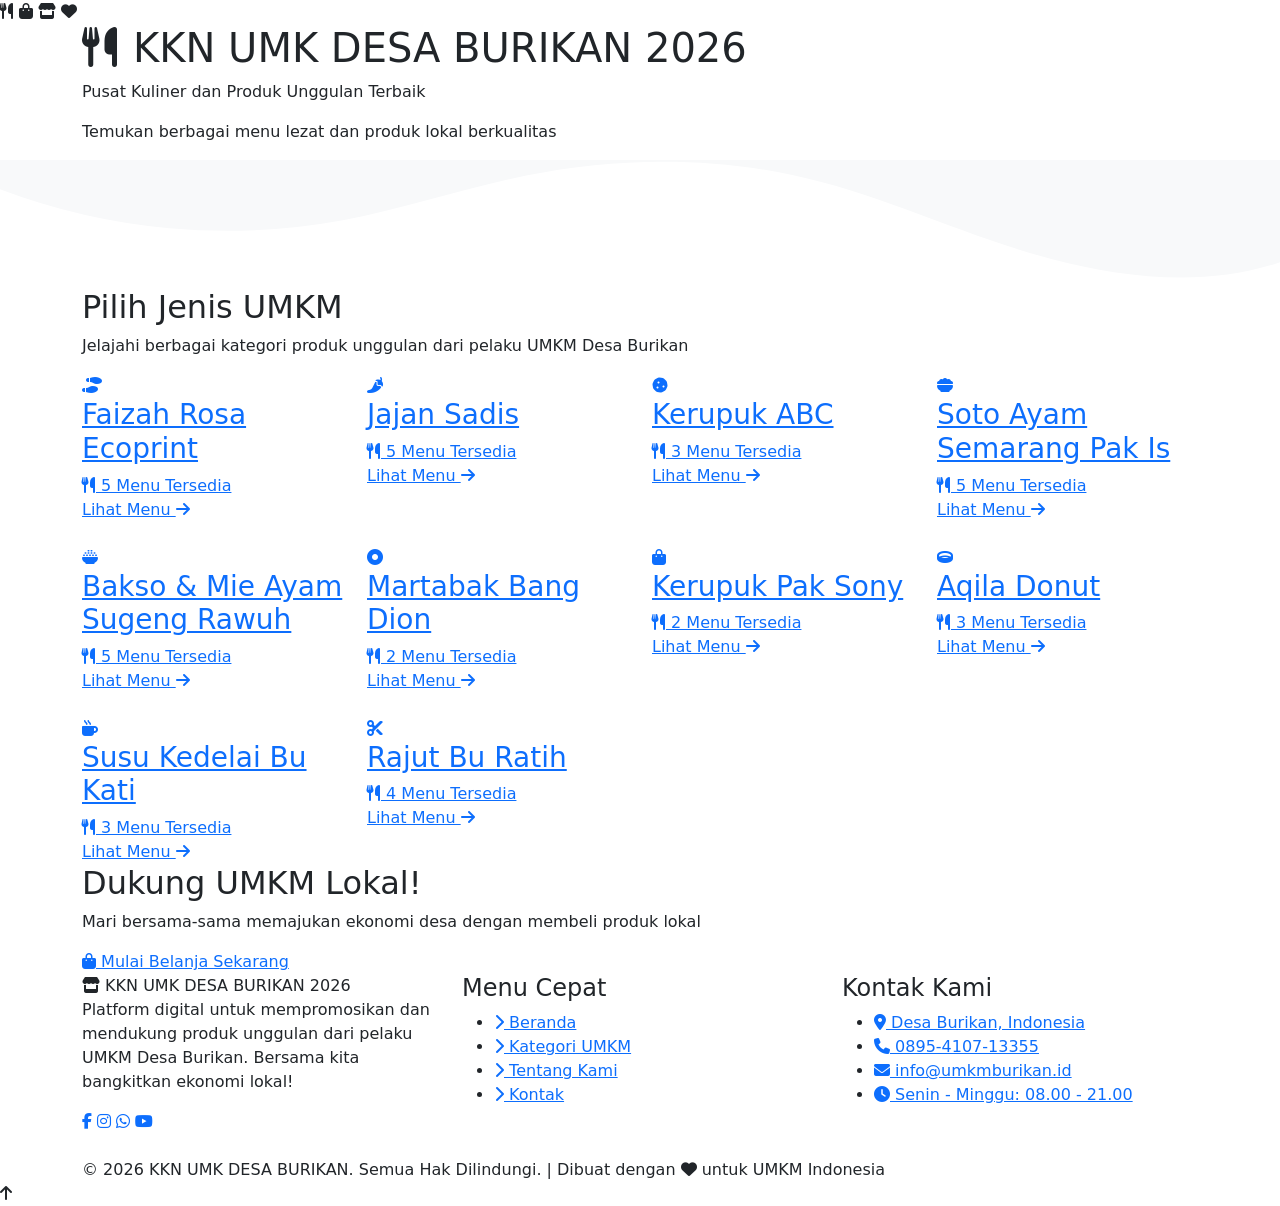
==== index.html @ 2b096d75 "Add files via upload" ====
<!DOCTYPE html>
<html lang="id">
<head>
    <meta charset="UTF-8">
    <meta name="viewport" content="width=device-width, initial-scale=1.0">
    <title>KKN UMK DESA BURIKAN 2026 - Kuliner & Produk Unggulan</title>
    <link href="https://cdn.jsdelivr.net/npm/bootstrap@5.3.0/dist/css/bootstrap.min.css" rel="stylesheet">
    <link rel="stylesheet" href="https://cdnjs.cloudflare.com/ajax/libs/font-awesome/6.4.0/css/all.min.css">
    <link href="https://fonts.googleapis.com/css2?family=Poppins:wght@300;400;500;600;700;800&display=swap" rel="stylesheet">
    <link rel="stylesheet" href="style.css">
</head>
<body>
    <!-- Animated Background Particles -->
    <div class="particles">
        <div class="particle"></div>
        <div class="particle"></div>
        <div class="particle"></div>
        <div class="particle"></div>
        <div class="particle"></div>
    </div>

    <!-- Hero Section -->
    <section class="hero-section">
        <i class="fas fa-utensils floating-icon"></i>
        <i class="fas fa-shopping-bag floating-icon"></i>
        <i class="fas fa-store floating-icon"></i>
        <i class="fas fa-heart floating-icon"></i>

        <div class="container hero-content">
            <h1><i class="fas fa-utensils me-3"></i>KKN UMK DESA BURIKAN 2026</h1>
            <p class="subtitle">Pusat Kuliner dan Produk Unggulan Terbaik</p>
            <p class="tagline">Temukan berbagai menu lezat dan produk lokal berkualitas</p>
        </div>
        <div class="hero-wave">
            <svg data-name="Layer 1" xmlns="http://www.w3.org/2000/svg" viewBox="0 0 1200 120" preserveAspectRatio="none">
                <path d="M321.39,56.44c58-10.79,114.16-30.13,172-41.86,82.39-16.72,168.19-17.73,250.45-.39C823.78,31,906.67,72,985.66,92.83c70.05,18.48,146.53,26.09,214.34,3V0H0V27.35A600.21,600.21,0,0,0,321.39,56.44Z" fill="#f8f9fa"></path>
            </svg>
        </div>
    </section>

    <!-- Category Section -->
    <section class="category-section" id="kategori">
        <div class="container">
            <div class="section-header">
                <h2>Pilih Jenis UMKM</h2>
                <p>Jelajahi berbagai kategori produk unggulan dari pelaku UMKM Desa Burikan</p>
            </div>
            
            <div class="row g-4" id="categoryList">
                <!-- Categories will be loaded here by JavaScript -->
            </div>
        </div>
    </section>

    <!-- CTA Section -->
    <section class="cta-section">
        <div class="container">
            <h2>Dukung UMKM Lokal!</h2>
            <p>Mari bersama-sama memajukan ekonomi desa dengan membeli produk lokal</p>
            <a href="#kategori" class="btn-cta">
                <i class="fas fa-shopping-bag"></i> Mulai Belanja Sekarang
            </a>
        </div>
    </section>

    <!-- Footer -->
    <footer class="footer">
        <div class="container">
            <div class="row">
                <div class="col-lg-4 mb-4">
                    <div class="footer-brand">
                        <i class="fas fa-store"></i>
                        KKN UMK DESA BURIKAN 2026
                    </div>
                    <p class="footer-desc">
                        Platform digital untuk mempromosikan dan mendukung produk unggulan dari pelaku UMKM Desa Burikan. Bersama kita bangkitkan ekonomi lokal!
                    </p>
                    <div class="footer-social">
                        <a href="#"><i class="fab fa-facebook-f"></i></a>
                        <a href="#"><i class="fab fa-instagram"></i></a>
                        <a href="#"><i class="fab fa-whatsapp"></i></a>
                        <a href="#"><i class="fab fa-youtube"></i></a>
                    </div>
                </div>
                <div class="col-lg-4 mb-4">
                    <h4 class="footer-title">Menu Cepat</h4>
                    <ul class="footer-links">
                        <li><a href="index.html"><i class="fas fa-chevron-right"></i> Beranda</a></li>
                        <li><a href="#kategori"><i class="fas fa-chevron-right"></i> Kategori UMKM</a></li>
                        <li><a href="#tentang"><i class="fas fa-chevron-right"></i> Tentang Kami</a></li>
                        <li><a href="#kontak"><i class="fas fa-chevron-right"></i> Kontak</a></li>
                    </ul>
                </div>
                <div class="col-lg-4 mb-4">
                    <h4 class="footer-title">Kontak Kami</h4>
                    <ul class="footer-links">
                        <li><a href="#"><i class="fas fa-map-marker-alt"></i> Desa Burikan, Indonesia</a></li>
                        <li><a href="tel:+62895410713355"><i class="fas fa-phone"></i> 0895-4107-13355</a></li>
                        <li><a href="mailto:info@umkmburikan.id"><i class="fas fa-envelope"></i> info@umkmburikan.id</a></li>
                        <li><a href="#"><i class="fas fa-clock"></i> Senin - Minggu: 08.00 - 21.00</a></li>
                    </ul>
                </div>
            </div>
            <div class="footer-bottom">
                <p class="mb-0">&copy; 2026 KKN UMK DESA BURIKAN. Semua Hak Dilindungi. | Dibuat dengan <i class="fas fa-heart"></i> untuk UMKM Indonesia</p>
            </div>
        </div>
    </footer>

    <!-- Scroll to Top Button -->
    <div class="scroll-top" id="scrollTop" onclick="window.scrollTo({top: 0, behavior: 'smooth'})">
        <i class="fas fa-arrow-up"></i>
    </div>

    <script src="https://cdn.jsdelivr.net/npm/bootstrap@5.3.0/dist/js/bootstrap.bundle.min.js"></script>
    <script src="data.js"></script>
    <script src="script.js"></script>
</body>
</html>
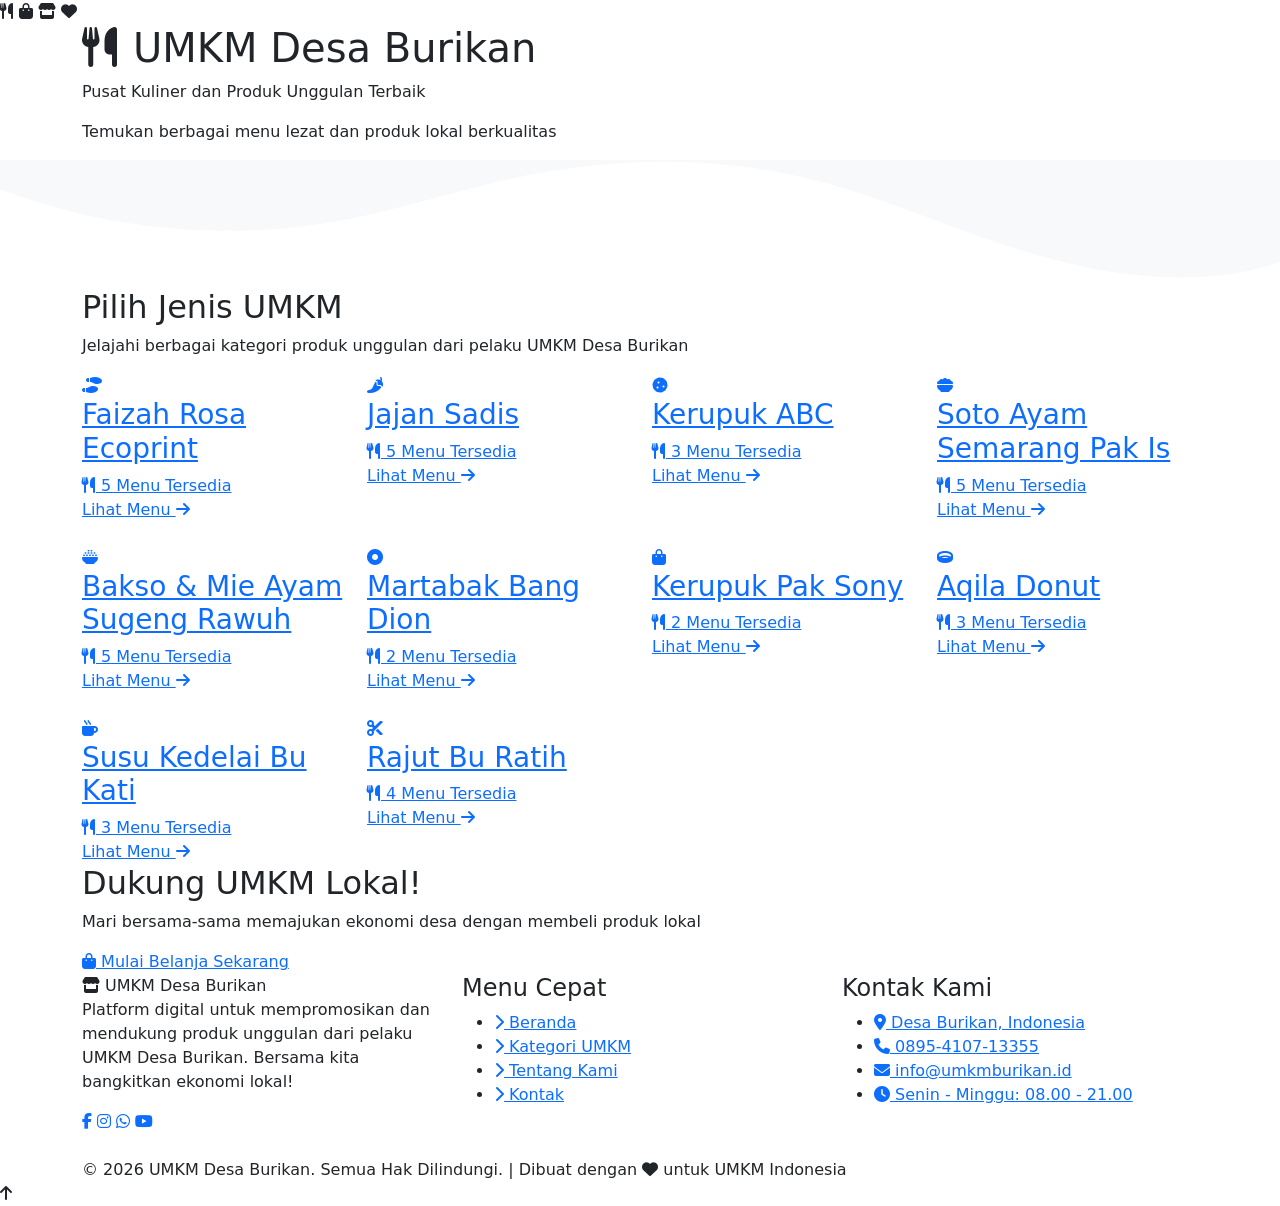
==== commit ff04caeb: "Update index.html" ====
--- a/index.html
+++ b/index.html
@@ -3,7 +3,7 @@
 <head>
     <meta charset="UTF-8">
     <meta name="viewport" content="width=device-width, initial-scale=1.0">
-    <title>KKN UMK DESA BURIKAN 2026 - Kuliner & Produk Unggulan</title>
+    <title>UMKM Desa Burikan - Kuliner & Produk Unggulan</title>
     <link href="https://cdn.jsdelivr.net/npm/bootstrap@5.3.0/dist/css/bootstrap.min.css" rel="stylesheet">
     <link rel="stylesheet" href="https://cdnjs.cloudflare.com/ajax/libs/font-awesome/6.4.0/css/all.min.css">
     <link href="https://fonts.googleapis.com/css2?family=Poppins:wght@300;400;500;600;700;800&display=swap" rel="stylesheet">
@@ -27,7 +27,7 @@
         <i class="fas fa-heart floating-icon"></i>
 
         <div class="container hero-content">
-            <h1><i class="fas fa-utensils me-3"></i>KKN UMK DESA BURIKAN 2026</h1>
+            <h1><i class="fas fa-utensils me-3"></i>UMKM Desa Burikan</h1>
             <p class="subtitle">Pusat Kuliner dan Produk Unggulan Terbaik</p>
             <p class="tagline">Temukan berbagai menu lezat dan produk lokal berkualitas</p>
         </div>
@@ -47,7 +47,7 @@
             </div>
             
             <div class="row g-4" id="categoryList">
-                <!-- Categories will be loaded here by JavaScript -->
+                <!-- Categories will be loaded by JavaScript -->
             </div>
         </div>
     </section>
@@ -70,7 +70,7 @@
                 <div class="col-lg-4 mb-4">
                     <div class="footer-brand">
                         <i class="fas fa-store"></i>
-                        KKN UMK DESA BURIKAN 2026
+                        UMKM Desa Burikan
                     </div>
                     <p class="footer-desc">
                         Platform digital untuk mempromosikan dan mendukung produk unggulan dari pelaku UMKM Desa Burikan. Bersama kita bangkitkan ekonomi lokal!
@@ -78,7 +78,7 @@
                     <div class="footer-social">
                         <a href="#"><i class="fab fa-facebook-f"></i></a>
                         <a href="#"><i class="fab fa-instagram"></i></a>
-                        <a href="#"><i class="fab fa-whatsapp"></i></a>
+                        <a href="https://wa.me/62895410713355"><i class="fab fa-whatsapp"></i></a>
                         <a href="#"><i class="fab fa-youtube"></i></a>
                     </div>
                 </div>
@@ -102,7 +102,7 @@
                 </div>
             </div>
             <div class="footer-bottom">
-                <p class="mb-0">&copy; 2026 KKN UMK DESA BURIKAN. Semua Hak Dilindungi. | Dibuat dengan <i class="fas fa-heart"></i> untuk UMKM Indonesia</p>
+                <p class="mb-0">&copy; 2026 UMKM Desa Burikan. Semua Hak Dilindungi. | Dibuat dengan <i class="fas fa-heart"></i> untuk UMKM Indonesia</p>
             </div>
         </div>
     </footer>
@@ -116,4 +116,4 @@
     <script src="data.js"></script>
     <script src="script.js"></script>
 </body>
-</html>+</html>
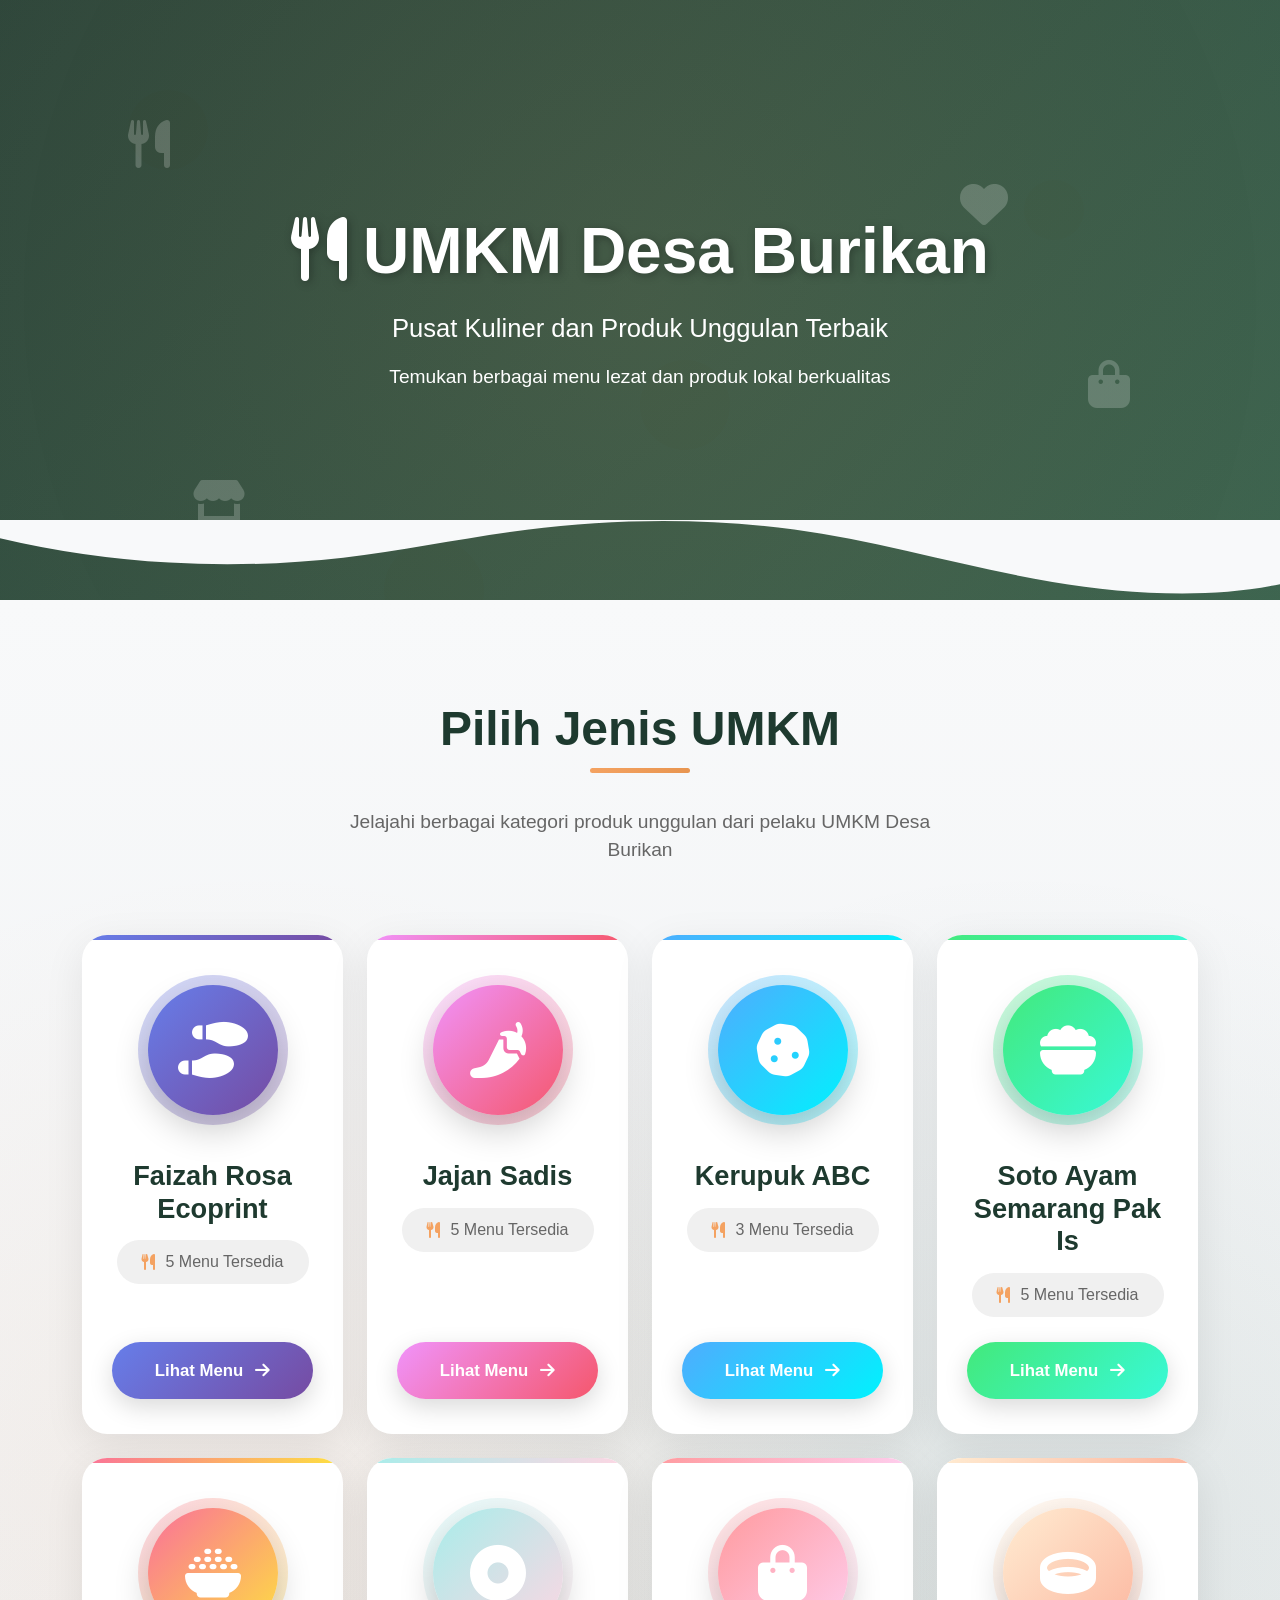
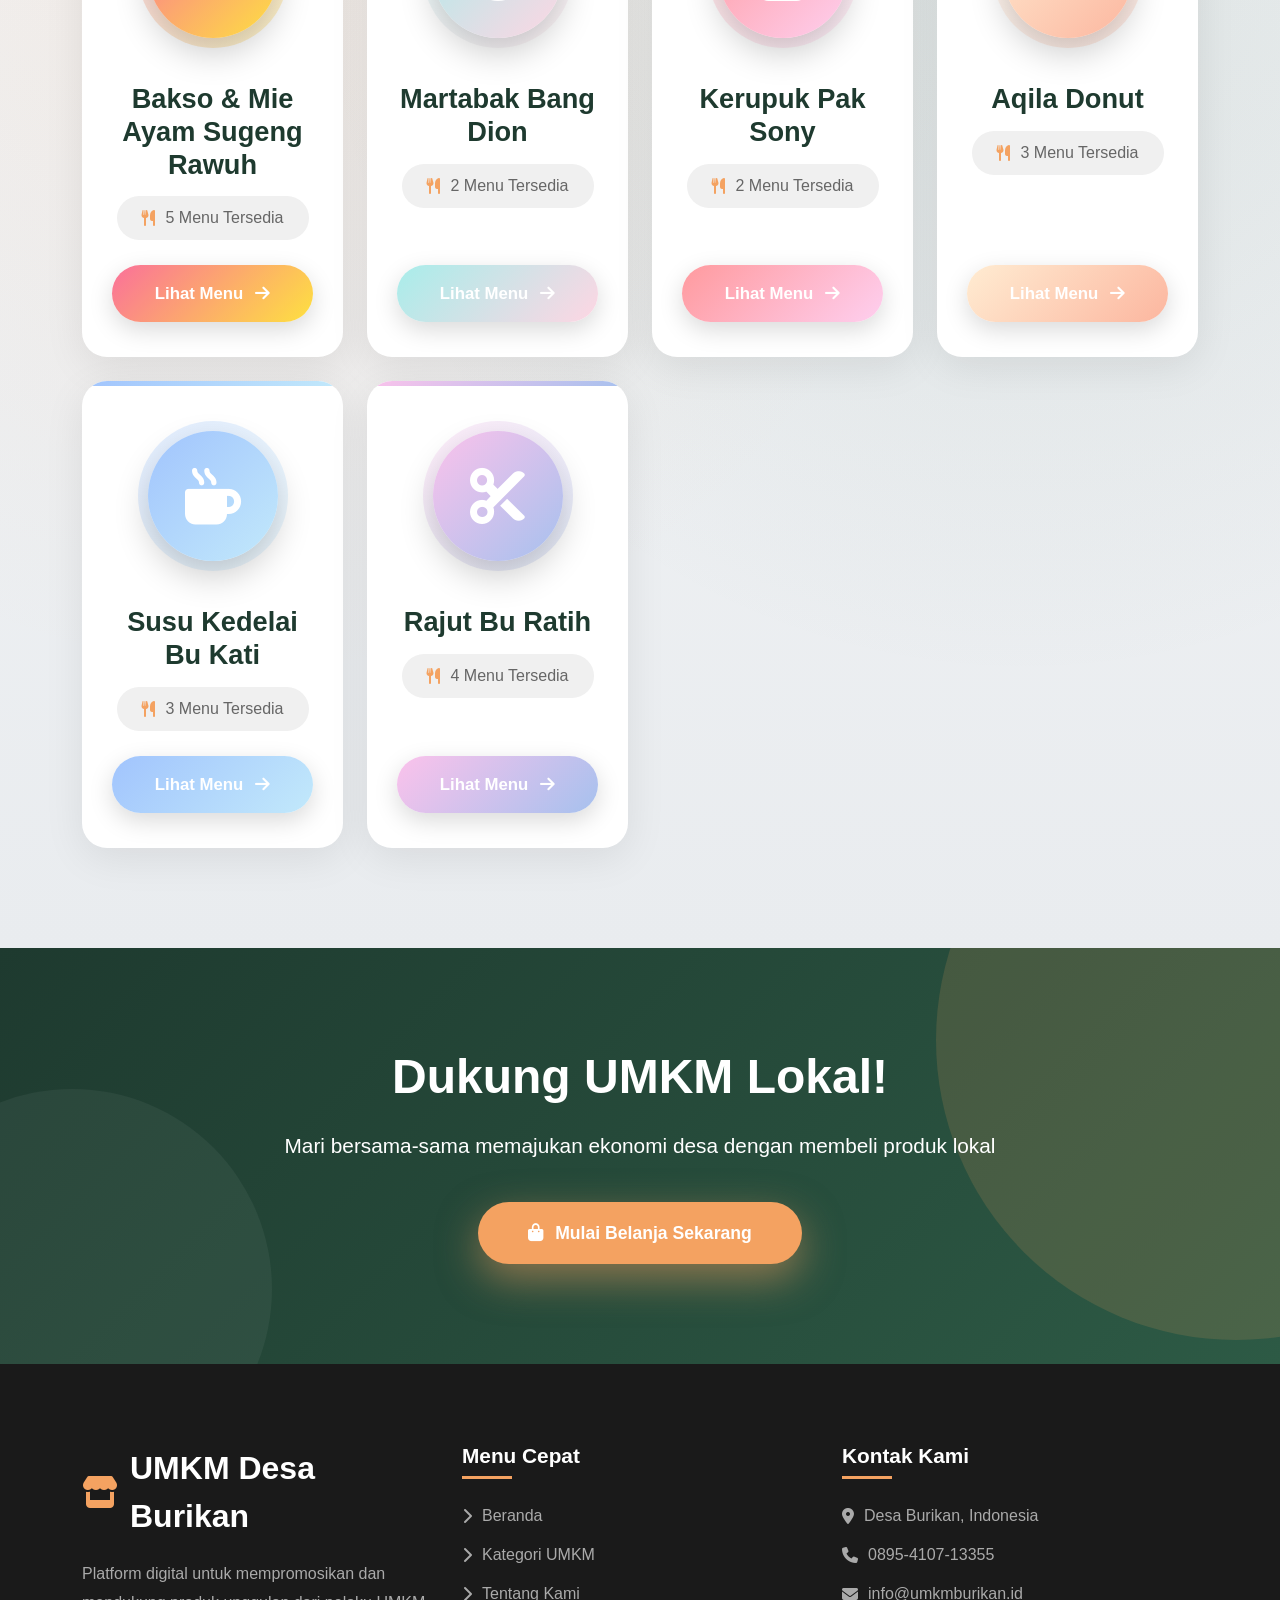
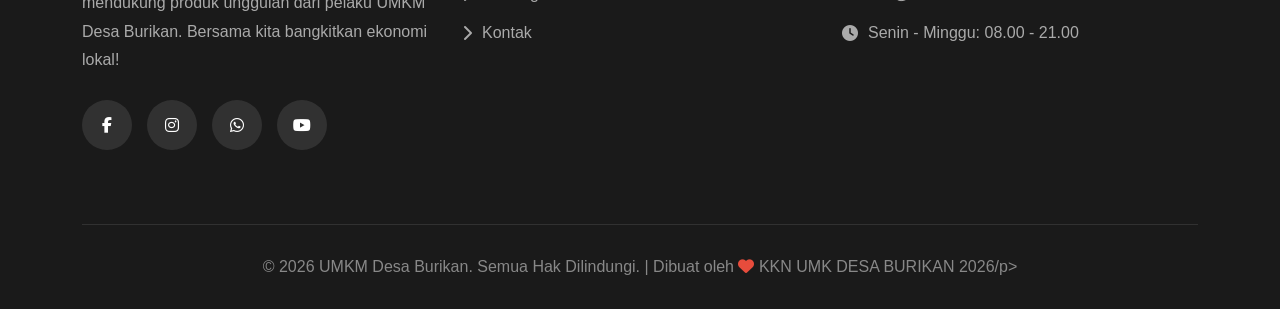
==== commit c76e6be6: "Update index.html" ====
--- a/index.html
+++ b/index.html
@@ -102,7 +102,7 @@
                 </div>
             </div>
             <div class="footer-bottom">
-                <p class="mb-0">&copy; 2026 UMKM Desa Burikan. Semua Hak Dilindungi. | Dibuat dengan <i class="fas fa-heart"></i> untuk UMKM Indonesia</p>
+                <p class="mb-0">&copy; 2026 UMKM Desa Burikan. Semua Hak Dilindungi. | Dibuat oleh <i class="fas fa-heart"></i> KKN UMK DESA BURIKAN 2026/p>
             </div>
         </div>
     </footer>
--- a/style.css
+++ b/style.css
@@ -0,0 +1,979 @@
+/* ============================================
+   UMKM DESA BURIKAN - STYLESHEET
+   ============================================ */
+
+:root {
+    --primary: #1e3a2f;
+    --secondary: #2d5a45;
+    --accent: #f4a261;
+    --light: #f8f9fa;
+    --dark: #1a1a1a;
+}
+
+* {
+    margin: 0;
+    padding: 0;
+    box-sizing: border-box;
+}
+
+body {
+    font-family: 'Poppins', sans-serif;
+    background: var(--light);
+    overflow-x: hidden;
+    color: var(--dark);
+}
+
+/* ============================================
+   ANIMATED BACKGROUND PARTICLES
+   ============================================ */
+.particles {
+    position: fixed;
+    top: 0;
+    left: 0;
+    width: 100%;
+    height: 100%;
+    z-index: -1;
+    overflow: hidden;
+    pointer-events: none;
+}
+
+.particle {
+    position: absolute;
+    border-radius: 50%;
+    background: rgba(244, 162, 97, 0.3);
+    animation: float-particle 15s infinite ease-in-out;
+}
+
+.particle:nth-child(1) { width: 80px; height: 80px; top: 10%; left: 10%; animation-delay: 0s; }
+.particle:nth-child(2) { width: 60px; height: 60px; top: 20%; left: 80%; animation-delay: 2s; }
+.particle:nth-child(3) { width: 100px; height: 100px; top: 60%; left: 30%; animation-delay: 4s; }
+.particle:nth-child(4) { width: 70px; height: 70px; top: 80%; left: 70%; animation-delay: 6s; }
+.particle:nth-child(5) { width: 90px; height: 90px; top: 40%; left: 50%; animation-delay: 8s; }
+
+@keyframes float-particle {
+    0%, 100% { transform: translate(0, 0) rotate(0deg); opacity: 0.3; }
+    25% { transform: translate(50px, -50px) rotate(90deg); opacity: 0.6; }
+    50% { transform: translate(-30px, -100px) rotate(180deg); opacity: 0.4; }
+    75% { transform: translate(-80px, -50px) rotate(270deg); opacity: 0.5; }
+}
+
+/* ============================================
+   HERO SECTION
+   ============================================ */
+.hero-section {
+    background: linear-gradient(135deg, rgba(30, 58, 47, 0.95), rgba(45, 90, 69, 0.95)), 
+                url('https://images.unsplash.com/photo-1504674900247-0877df9cc836?w=1920') center/cover fixed;
+    color: white;
+    padding: 120px 0 100px;
+    text-align: center;
+    position: relative;
+    overflow: hidden;
+    min-height: 600px;
+    display: flex;
+    align-items: center;
+}
+
+.hero-section::before {
+    content: '';
+    position: absolute;
+    top: -50%;
+    left: -50%;
+    width: 200%;
+    height: 200%;
+    background: radial-gradient(circle, rgba(244, 162, 97, 0.1) 0%, transparent 70%);
+    animation: rotate-bg 20s linear infinite;
+}
+
+@keyframes rotate-bg {
+    from { transform: rotate(0deg); }
+    to { transform: rotate(360deg); }
+}
+
+.hero-content {
+    position: relative;
+    z-index: 2;
+}
+
+.hero-section h1 {
+    font-size: 4rem;
+    font-weight: 800;
+    margin-bottom: 20px;
+    text-shadow: 2px 2px 10px rgba(0,0,0,0.3);
+    animation: fadeInDown 1s ease, glow 3s ease-in-out infinite;
+}
+
+@keyframes glow {
+    0%, 100% { text-shadow: 2px 2px 10px rgba(0,0,0,0.3); }
+    50% { text-shadow: 2px 2px 30px rgba(244, 162, 97, 0.8); }
+}
+
+.hero-section .subtitle {
+    font-size: 1.6rem;
+    font-weight: 300;
+    margin-bottom: 15px;
+    opacity: 0.95;
+    animation: fadeInUp 1s ease 0.3s both;
+}
+
+.hero-section .tagline {
+    font-size: 1.2rem;
+    opacity: 0.85;
+    animation: fadeInUp 1s ease 0.6s both;
+}
+
+@keyframes fadeInDown {
+    from { opacity: 0; transform: translateY(-50px); }
+    to { opacity: 1; transform: translateY(0); }
+}
+
+@keyframes fadeInUp {
+    from { opacity: 0; transform: translateY(50px); }
+    to { opacity: 1; transform: translateY(0); }
+}
+
+/* Floating Icons */
+.floating-icon {
+    position: absolute;
+    font-size: 3rem;
+    opacity: 0.2;
+    animation: float 6s ease-in-out infinite;
+}
+
+.floating-icon:nth-child(1) { top: 20%; left: 10%; animation-delay: 0s; }
+.floating-icon:nth-child(2) { top: 60%; left: 85%; animation-delay: 2s; }
+.floating-icon:nth-child(3) { top: 80%; left: 15%; animation-delay: 4s; }
+.floating-icon:nth-child(4) { top: 30%; left: 75%; animation-delay: 1s; }
+
+@keyframes float {
+    0%, 100% { transform: translateY(0) rotate(0deg); }
+    50% { transform: translateY(-30px) rotate(10deg); }
+}
+
+.hero-wave {
+    position: absolute;
+    bottom: 0;
+    left: 0;
+    width: 100%;
+    overflow: hidden;
+    line-height: 0;
+}
+
+.hero-wave svg {
+    position: relative;
+    display: block;
+    width: calc(100% + 1.3px);
+    height: 80px;
+    animation: wave-move 3s ease-in-out infinite;
+}
+
+@keyframes wave-move {
+    0%, 100% { transform: translateX(0); }
+    50% { transform: translateX(-20px); }
+}
+
+/* ============================================
+   CATEGORY SECTION
+   ============================================ */
+.category-section {
+    padding: 100px 0;
+    background: linear-gradient(180deg, #f8f9fa 0%, #e9ecef 100%);
+    position: relative;
+    overflow: hidden;
+}
+
+.category-section::before {
+    content: '';
+    position: absolute;
+    top: 0;
+    left: 0;
+    right: 0;
+    bottom: 0;
+    background-image: 
+        radial-gradient(circle at 20% 50%, rgba(244, 162, 97, 0.1) 0%, transparent 50%),
+        radial-gradient(circle at 80% 50%, rgba(45, 90, 69, 0.1) 0%, transparent 50%);
+    animation: pattern-move 10s ease-in-out infinite;
+}
+
+@keyframes pattern-move {
+    0%, 100% { transform: scale(1) rotate(0deg); }
+    50% { transform: scale(1.1) rotate(5deg); }
+}
+
+.section-header {
+    text-align: center;
+    margin-bottom: 70px;
+    position: relative;
+    z-index: 2;
+}
+
+.section-header h2 {
+    font-size: 3rem;
+    font-weight: 800;
+    color: var(--primary);
+    margin-bottom: 20px;
+    position: relative;
+    display: inline-block;
+    animation: fadeInDown 1s ease;
+}
+
+.section-header h2::after {
+    content: '';
+    position: absolute;
+    bottom: -15px;
+    left: 50%;
+    transform: translateX(-50%);
+    width: 100px;
+    height: 5px;
+    background: linear-gradient(90deg, var(--accent), #e89550);
+    border-radius: 3px;
+    animation: expand-width 2s ease-in-out infinite;
+}
+
+@keyframes expand-width {
+    0%, 100% { width: 100px; }
+    50% { width: 150px; }
+}
+
+.section-header p {
+    color: #666;
+    font-size: 1.2rem;
+    max-width: 600px;
+    margin: 30px auto 0;
+    animation: fadeInUp 1s ease 0.3s both;
+}
+
+/* Category Item */
+.category-item {
+    background: white;
+    border-radius: 25px;
+    overflow: hidden;
+    box-shadow: 0 10px 40px rgba(0,0,0,0.08);
+    transition: all 0.4s cubic-bezier(0.175, 0.885, 0.32, 1.275);
+    height: 100%;
+    position: relative;
+    text-decoration: none;
+    color: inherit;
+    display: flex;
+    flex-direction: column;
+    animation: slideUp 0.8s ease both;
+}
+
+.category-item:nth-child(1) { animation-delay: 0.1s; }
+.category-item:nth-child(2) { animation-delay: 0.2s; }
+.category-item:nth-child(3) { animation-delay: 0.3s; }
+.category-item:nth-child(4) { animation-delay: 0.4s; }
+
+@keyframes slideUp {
+    from { opacity: 0; transform: translateY(50px); }
+    to { opacity: 1; transform: translateY(0); }
+}
+
+.category-item::before {
+    content: '';
+    position: absolute;
+    top: 0;
+    left: 0;
+    right: 0;
+    height: 5px;
+    background: var(--card-gradient);
+    transition: height 0.3s;
+    animation: shimmer 3s ease-in-out infinite;
+}
+
+@keyframes shimmer {
+    0%, 100% { opacity: 1; }
+    50% { opacity: 0.7; }
+}
+
+.category-item:hover {
+    transform: translateY(-20px) scale(1.03);
+    box-shadow: 0 25px 70px rgba(0,0,0,0.2);
+    color: inherit;
+    text-decoration: none;
+}
+
+.category-item:hover::before {
+    height: 10px;
+}
+
+.category-icon-wrapper {
+    padding: 50px 20px 20px;
+    text-align: center;
+    position: relative;
+}
+
+.category-icon {
+    width: 130px;
+    height: 130px;
+    background: var(--card-gradient);
+    border-radius: 50%;
+    display: flex;
+    align-items: center;
+    justify-content: center;
+    margin: 0 auto;
+    color: white;
+    font-size: 3.5rem;
+    box-shadow: 0 15px 35px rgba(0,0,0,0.2);
+    transition: all 0.4s;
+    position: relative;
+    animation: rotate-icon 8s linear infinite;
+}
+
+@keyframes rotate-icon {
+    from { transform: rotate(0deg); }
+    to { transform: rotate(360deg); }
+}
+
+.category-item:hover .category-icon {
+    animation-play-state: paused;
+    transform: rotate(0deg) scale(1.15);
+}
+
+.category-icon::before {
+    content: '';
+    position: absolute;
+    inset: -10px;
+    border-radius: 50%;
+    background: var(--card-gradient);
+    opacity: 0.3;
+    z-index: -1;
+    animation: ripple 2s ease-in-out infinite;
+}
+
+@keyframes ripple {
+    0%, 100% { transform: scale(1); opacity: 0.3; }
+    50% { transform: scale(1.2); opacity: 0.1; }
+}
+
+.category-content {
+    padding: 25px 30px 35px;
+    text-align: center;
+    flex-grow: 1;
+    display: flex;
+    flex-direction: column;
+    justify-content: space-between;
+}
+
+.category-name {
+    font-size: 1.7rem;
+    font-weight: 700;
+    color: var(--primary);
+    margin-bottom: 15px;
+    transition: color 0.3s;
+}
+
+.category-item:hover .category-name {
+    color: var(--accent);
+}
+
+.category-count {
+    display: inline-flex;
+    align-items: center;
+    gap: 10px;
+    background: #f0f0f0;
+    padding: 10px 25px;
+    border-radius: 25px;
+    font-size: 1rem;
+    color: #666;
+    margin-bottom: 25px;
+    transition: all 0.3s;
+}
+
+.category-count i {
+    color: var(--accent);
+    animation: bounce-icon 1.5s infinite;
+}
+
+@keyframes bounce-icon {
+    0%, 100% { transform: translateY(0); }
+    50% { transform: translateY(-3px); }
+}
+
+.btn-explore {
+    display: inline-flex;
+    align-items: center;
+    justify-content: center;
+    gap: 12px;
+    padding: 16px 40px;
+    background: var(--card-gradient);
+    color: white;
+    border-radius: 30px;
+    font-weight: 600;
+    font-size: 1.05rem;
+    text-decoration: none;
+    transition: all 0.3s;
+    box-shadow: 0 8px 25px rgba(0,0,0,0.15);
+    border: none;
+    width: 100%;
+    position: relative;
+    overflow: hidden;
+}
+
+.btn-explore::before {
+    content: '';
+    position: absolute;
+    top: 50%;
+    left: 50%;
+    width: 0;
+    height: 0;
+    border-radius: 50%;
+    background: rgba(255,255,255,0.3);
+    transform: translate(-50%, -50%);
+    transition: width 0.6s, height 0.6s;
+}
+
+.btn-explore:hover::before {
+    width: 300px;
+    height: 300px;
+}
+
+.btn-explore:hover {
+    transform: scale(1.05);
+    box-shadow: 0 12px 35px rgba(0,0,0,0.25);
+    color: white;
+    text-decoration: none;
+}
+
+.btn-explore i {
+    transition: transform 0.3s;
+}
+
+.category-item:hover .btn-explore i {
+    transform: translateX(8px);
+}
+
+/* ============================================
+   CTA SECTION
+   ============================================ */
+.cta-section {
+    background: linear-gradient(135deg, var(--primary), var(--secondary));
+    padding: 100px 0;
+    text-align: center;
+    color: white;
+    position: relative;
+    overflow: hidden;
+}
+
+.cta-section::before {
+    content: '';
+    position: absolute;
+    top: -50%;
+    right: -20%;
+    width: 600px;
+    height: 600px;
+    background: rgba(244, 162, 97, 0.15);
+    border-radius: 50%;
+    animation: pulse-circle 4s ease-in-out infinite;
+}
+
+.cta-section::after {
+    content: '';
+    position: absolute;
+    bottom: -30%;
+    left: -10%;
+    width: 400px;
+    height: 400px;
+    background: rgba(255,255,255,0.05);
+    border-radius: 50%;
+    animation: pulse-circle 5s ease-in-out infinite 1s;
+}
+
+@keyframes pulse-circle {
+    0%, 100% { transform: scale(1); opacity: 0.5; }
+    50% { transform: scale(1.2); opacity: 0.8; }
+}
+
+.cta-section h2 {
+    font-size: 3rem;
+    font-weight: 700;
+    margin-bottom: 25px;
+    position: relative;
+    z-index: 2;
+    animation: fadeInUp 1s ease;
+}
+
+.cta-section p {
+    font-size: 1.3rem;
+    opacity: 0.95;
+    margin-bottom: 40px;
+    position: relative;
+    z-index: 2;
+    animation: fadeInUp 1s ease 0.3s both;
+}
+
+.btn-cta {
+    background: var(--accent);
+    color: white;
+    padding: 18px 50px;
+    border-radius: 35px;
+    font-weight: 600;
+    font-size: 1.1rem;
+    text-decoration: none;
+    display: inline-flex;
+    align-items: center;
+    gap: 12px;
+    transition: all 0.3s;
+    box-shadow: 0 15px 40px rgba(244, 162, 97, 0.5);
+    position: relative;
+    z-index: 2;
+    animation: bounce-cta 2s ease-in-out infinite;
+}
+
+@keyframes bounce-cta {
+    0%, 100% { transform: translateY(0); }
+    50% { transform: translateY(-10px); }
+}
+
+.btn-cta:hover {
+    background: #e89550;
+    transform: translateY(-5px) scale(1.05);
+    box-shadow: 0 20px 50px rgba(244, 162, 97, 0.6);
+    color: white;
+    animation: none;
+    text-decoration: none;
+}
+
+/* ============================================
+   FOOTER
+   ============================================ */
+.footer {
+    background: var(--dark);
+    color: white;
+    padding: 80px 0 30px;
+    position: relative;
+}
+
+.footer-brand {
+    font-size: 2rem;
+    font-weight: 700;
+    margin-bottom: 20px;
+    display: flex;
+    align-items: center;
+    gap: 12px;
+}
+
+.footer-brand i {
+    color: var(--accent);
+    animation: spin 10s linear infinite;
+}
+
+@keyframes spin {
+    from { transform: rotate(0deg); }
+    to { transform: rotate(360deg); }
+}
+
+.footer-desc {
+    color: #aaa;
+    line-height: 1.8;
+    margin-bottom: 25px;
+}
+
+.footer-title {
+    font-size: 1.3rem;
+    font-weight: 600;
+    margin-bottom: 25px;
+    color: white;
+    position: relative;
+    padding-bottom: 10px;
+}
+
+.footer-title::after {
+    content: '';
+    position: absolute;
+    bottom: 0;
+    left: 0;
+    width: 50px;
+    height: 3px;
+    background: var(--accent);
+    animation: expand-width 2s ease-in-out infinite;
+}
+
+.footer-links {
+    list-style: none;
+    padding: 0;
+}
+
+.footer-links li {
+    margin-bottom: 15px;
+}
+
+.footer-links a {
+    color: #aaa;
+    text-decoration: none;
+    transition: all 0.3s;
+    display: flex;
+    align-items: center;
+    gap: 10px;
+}
+
+.footer-links a:hover {
+    color: var(--accent);
+    transform: translateX(10px);
+    text-decoration: none;
+}
+
+.footer-social {
+    display: flex;
+    gap: 15px;
+    margin-top: 25px;
+}
+
+.footer-social a {
+    width: 50px;
+    height: 50px;
+    background: rgba(255,255,255,0.1);
+    border-radius: 50%;
+    display: flex;
+    align-items: center;
+    justify-content: center;
+    color: white;
+    text-decoration: none;
+    transition: all 0.3s;
+    animation: float-social 3s ease-in-out infinite;
+}
+
+.footer-social a:nth-child(1) { animation-delay: 0s; }
+.footer-social a:nth-child(2) { animation-delay: 0.5s; }
+.footer-social a:nth-child(3) { animation-delay: 1s; }
+.footer-social a:nth-child(4) { animation-delay: 1.5s; }
+
+@keyframes float-social {
+    0%, 100% { transform: translateY(0); }
+    50% { transform: translateY(-8px); }
+}
+
+.footer-social a:hover {
+    background: var(--accent);
+    transform: translateY(-5px) scale(1.1);
+    animation: none;
+    color: white;
+}
+
+.footer-bottom {
+    border-top: 1px solid rgba(255,255,255,0.1);
+    padding-top: 30px;
+    margin-top: 50px;
+    text-align: center;
+    color: #888;
+}
+
+.footer-bottom i {
+    color: #e74c3c;
+    animation: heartbeat 1.5s ease-in-out infinite;
+}
+
+@keyframes heartbeat {
+    0%, 100% { transform: scale(1); }
+    50% { transform: scale(1.2); }
+}
+
+/* ============================================
+   SCROLL TO TOP BUTTON
+   ============================================ */
+.scroll-top {
+    position: fixed;
+    bottom: 30px;
+    right: 30px;
+    width: 50px;
+    height: 50px;
+    background: var(--accent);
+    color: white;
+    border-radius: 50%;
+    display: flex;
+    align-items: center;
+    justify-content: center;
+    cursor: pointer;
+    opacity: 0;
+    visibility: hidden;
+    transition: all 0.3s;
+    box-shadow: 0 5px 20px rgba(244, 162, 97, 0.4);
+    z-index: 999;
+}
+
+.scroll-top.visible {
+    opacity: 1;
+    visibility: visible;
+}
+
+.scroll-top:hover {
+    transform: translateY(-5px);
+    box-shadow: 0 10px 30px rgba(244, 162, 97, 0.6);
+}
+
+/* ============================================
+   CATEGORY HEADER (Detail Page)
+   ============================================ */
+.category-header {
+    background: linear-gradient(135deg, rgba(30, 58, 47, 0.95), rgba(45, 90, 69, 0.95)),
+                url('https://images.unsplash.com/photo-1504674900247-0877df9cc836?w=1920') center/cover fixed;
+    color: white;
+    padding: 100px 0 80px;
+    text-align: center;
+    position: relative;
+    overflow: hidden;
+}
+
+.category-header::before {
+    content: '';
+    position: absolute;
+    top: -50%;
+    left: -50%;
+    width: 200%;
+    height: 200%;
+    background: radial-gradient(circle, rgba(244, 162, 97, 0.1) 0%, transparent 70%);
+    animation: rotate-bg 20s linear infinite;
+}
+
+.category-header-content {
+    position: relative;
+    z-index: 2;
+}
+
+.category-header h1 {
+    font-size: 3rem;
+    font-weight: 800;
+    margin-bottom: 15px;
+    animation: fadeInDown 1s ease;
+}
+
+.category-header .subtitle {
+    font-size: 1.3rem;
+    opacity: 0.95;
+    animation: fadeInUp 1s ease 0.3s both;
+}
+
+.btn-back {
+    background: white;
+    color: var(--primary);
+    border: 2px solid white;
+    padding: 12px 30px;
+    border-radius: 30px;
+    font-weight: 600;
+    text-decoration: none;
+    display: inline-flex;
+    align-items: center;
+    gap: 10px;
+    margin-bottom: 30px;
+    transition: all 0.3s;
+    position: relative;
+    z-index: 2;
+}
+
+.btn-back:hover {
+    background: var(--accent);
+    color: white;
+    border-color: var(--accent);
+    transform: translateY(-3px);
+    box-shadow: 0 10px 25px rgba(244, 162, 97, 0.4);
+    text-decoration: none;
+}
+
+/* ============================================
+   PRODUCTS SECTION
+   ============================================ */
+.products-section {
+    padding: 80px 0;
+    background: linear-gradient(180deg, #f8f9fa 0%, #e9ecef 100%);
+    position: relative;
+}
+
+.products-section::before {
+    content: '';
+    position: absolute;
+    top: 0;
+    left: 0;
+    right: 0;
+    bottom: 0;
+    background-image: 
+        radial-gradient(circle at 20% 50%, rgba(244, 162, 97, 0.05) 0%, transparent 50%),
+        radial-gradient(circle at 80% 50%, rgba(45, 90, 69, 0.05) 0%, transparent 50%);
+}
+
+.section-title {
+    text-align: center;
+    margin-bottom: 60px;
+    position: relative;
+    z-index: 2;
+}
+
+.section-title h2 {
+    font-size: 2.5rem;
+    font-weight: 700;
+    color: var(--primary);
+    margin-bottom: 15px;
+}
+
+.section-title p {
+    color: #666;
+    font-size: 1.1rem;
+}
+
+/* Product Card */
+.product-card {
+    background: white;
+    border-radius: 20px;
+    overflow: hidden;
+    box-shadow: 0 10px 40px rgba(0,0,0,0.08);
+    transition: all 0.4s cubic-bezier(0.175, 0.885, 0.32, 1.275);
+    height: 100%;
+    display: flex;
+    flex-direction: column;
+    animation: slideUp 0.6s ease both;
+}
+
+.product-card:hover {
+    transform: translateY(-15px) scale(1.02);
+    box-shadow: 0 20px 60px rgba(0,0,0,0.15);
+}
+
+.product-image-container {
+    height: 280px;
+    background: linear-gradient(135deg, #667eea 0%, #764ba2 100%);
+    position: relative;
+    overflow: hidden;
+    display: flex;
+    align-items: center;
+    justify-content: center;
+}
+
+.product-image-container img {
+    width: 100%;
+    height: 100%;
+    object-fit: cover;
+    transition: transform 0.5s ease;
+}
+
+.product-card:hover .product-image-container img {
+    transform: scale(1.1);
+}
+
+.product-image-container .no-image {
+    text-align: center;
+    color: rgba(255,255,255,0.8);
+}
+
+.product-image-container .no-image i {
+    font-size: 5rem;
+    opacity: 0.5;
+}
+
+.product-image-container .no-image span {
+    display: block;
+    margin-top: 10px;
+    font-size: 1.1rem;
+    font-weight: 600;
+}
+
+.product-badge {
+    position: absolute;
+    top: 15px;
+    left: 15px;
+    background: linear-gradient(135deg, #ffd700, #ffed4e);
+    color: #333;
+    padding: 8px 20px;
+    border-radius: 25px;
+    font-size: 0.85rem;
+    font-weight: 700;
+    z-index: 2;
+    box-shadow: 0 4px 15px rgba(0,0,0,0.2);
+    animation: pulse-badge 2s ease-in-out infinite;
+}
+
+@keyframes pulse-badge {
+    0%, 100% { transform: scale(1); }
+    50% { transform: scale(1.05); }
+}
+
+.product-badge i {
+    margin-right: 5px;
+    color: #f39c12;
+}
+
+.product-info {
+    padding: 30px;
+    flex-grow: 1;
+    display: flex;
+    flex-direction: column;
+}
+
+.product-name {
+    font-size: 1.5rem;
+    font-weight: 700;
+    color: var(--primary);
+    margin-bottom: 15px;
+    line-height: 1.3;
+}
+
+.product-description {
+    color: #666;
+    font-size: 1rem;
+    line-height: 1.7;
+    margin-bottom: 25px;
+    flex-grow: 1;
+}
+
+.btn-whatsapp {
+    background: linear-gradient(135deg, #25D366, #20ba5a);
+    color: white;
+    border: none;
+    border-radius: 30px;
+    padding: 15px 30px;
+    font-weight: 600;
+    font-size: 1.05rem;
+    transition: all 0.3s;
+    display: flex;
+    align-items: center;
+    justify-content: center;
+    gap: 12px;
+    text-decoration: none;
+    box-shadow: 0 8px 25px rgba(37, 211, 102, 0.3);
+    position: relative;
+    overflow: hidden;
+}
+
+.btn-whatsapp::before {
+    content: '';
+    position: absolute;
+    top: 50%;
+    left: 50%;
+    width: 0;
+    height: 0;
+    border-radius: 50%;
+    background: rgba(255,255,255,0.3);
+    transform: translate(-50%, -50%);
+    transition: width 0.6s, height 0.6s;
+}
+
+.btn-whatsapp:hover::before {
+    width: 300px;
+    height: 300px;
+}
+
+.btn-whatsapp:hover {
+    transform: translateY(-3px) scale(1.05);
+    box-shadow: 0 12px 35px rgba(37, 211, 102, 0.4);
+    color: white;
+    text-decoration: none;
+}
+
+.btn-whatsapp i {
+    font-size: 1.3rem;
+}
+
+/* ============================================
+   RESPONSIVE
+   ============================================ */
+@media (max-width: 768px) {
+    .hero-section h1 { font-size: 2.5rem; }
+    .hero-section .subtitle { font-size: 1.2rem; }
+    .section-header h2 { font-size: 2rem; }
+    .category-icon { width: 100px; height: 100px; font-size: 2.8rem; }
+    .category-name { font-size: 1.4rem; }
+    .cta-section h2 { font-size: 2rem; }
+    .category-header h1 { font-size: 2rem; }
+    .category-header .subtitle { font-size: 1rem; }
+    .section-title h2 { font-size: 1.8rem; }
+    .product-image-container { height: 220px; }
+    .product-name { font-size: 1.3rem; }
+    .btn-whatsapp { font-size: 0.95rem; padding: 12px 20px; }
+}
